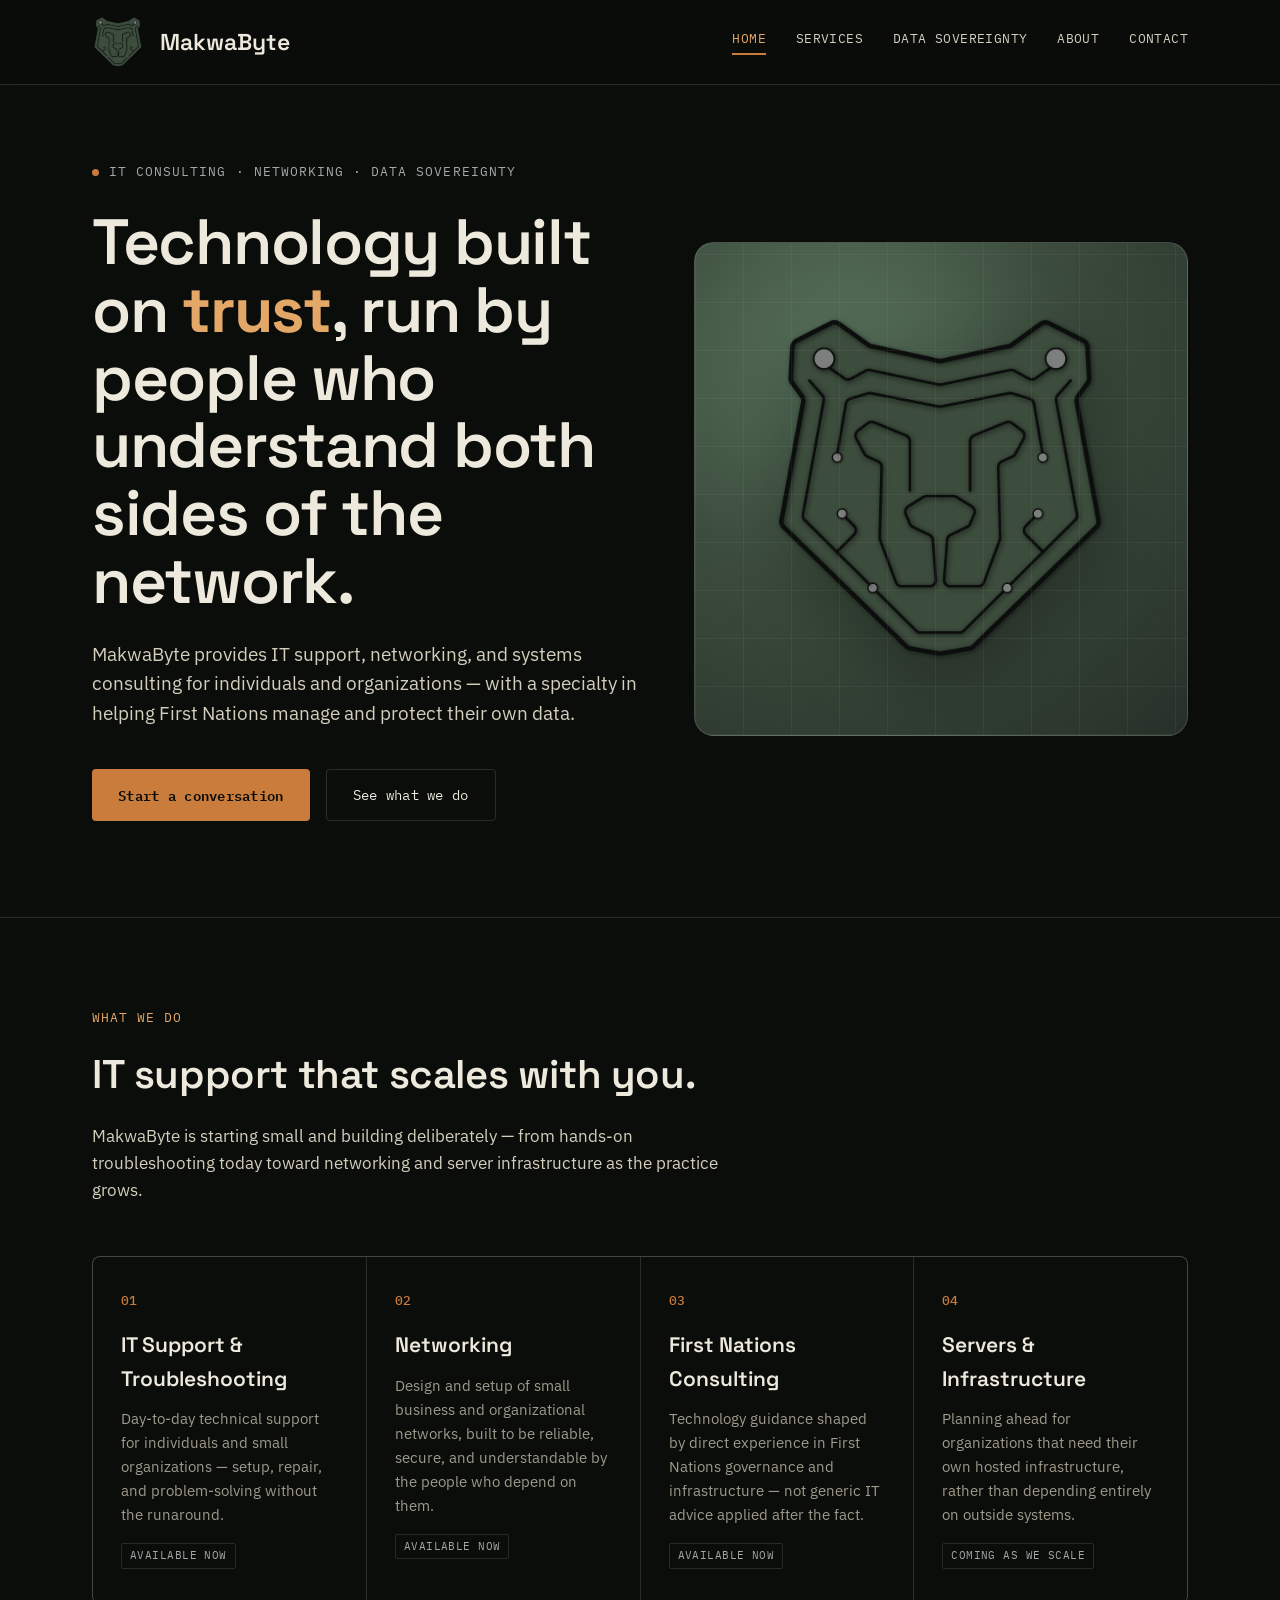
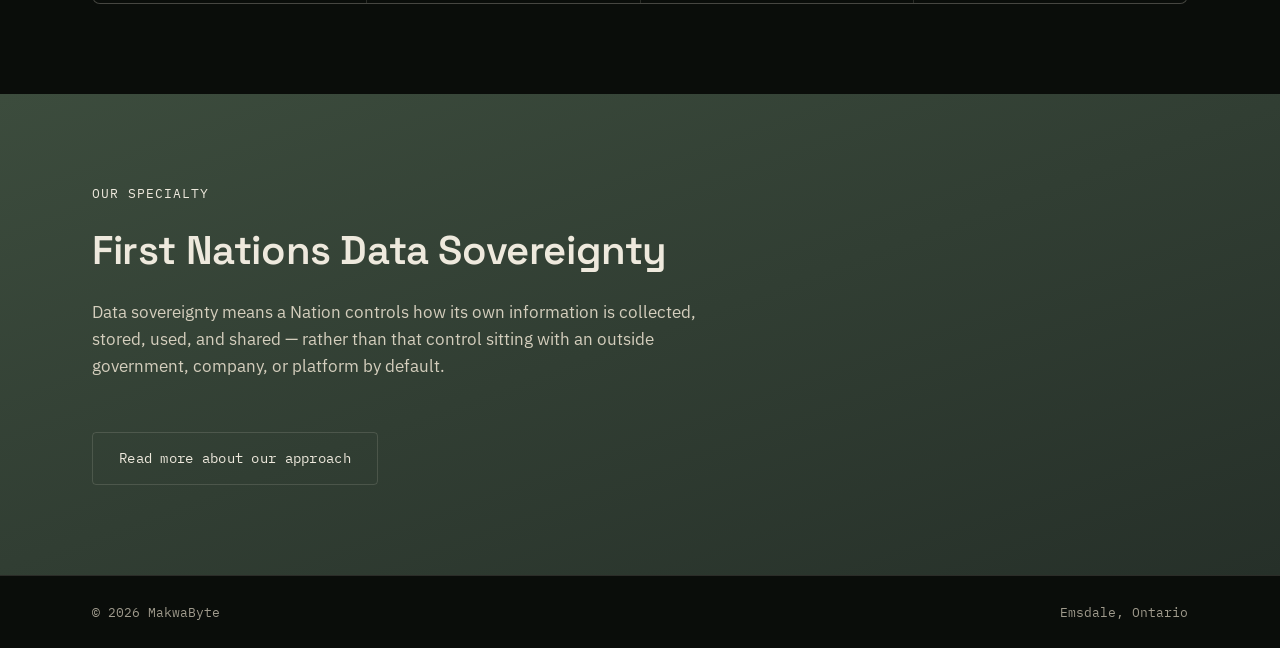
==== index.html @ 19de95c9 "Add files via upload" ====
<!DOCTYPE html>
<html lang="en">
<head>
<meta charset="UTF-8">
<meta name="viewport" content="width=device-width, initial-scale=1.0">
<title>MakwaByte — IT Consulting &amp; First Nations Data Sovereignty</title>
<meta name="description" content="MakwaByte provides IT consulting, networking, and technology services, with a specialty in First Nations data sovereignty.">
<link rel="preconnect" href="https://fonts.googleapis.com">
<link rel="preconnect" href="https://fonts.gstatic.com" crossorigin>
<link href="https://fonts.googleapis.com/css2?family=Space+Grotesk:wght@500;600;700&family=IBM+Plex+Sans:wght@400;500&family=IBM+Plex+Mono:wght@400;500&display=swap" rel="stylesheet">
<link rel="stylesheet" href="style.css">
<link rel="icon" type="image/png" sizes="32x32" href="assets/favicon-64.png">
<link rel="apple-touch-icon" href="assets/favicon-180.png">
</head>
<body>

<header>
  <div class="header-inner">
    <a href="index.html" class="logo">
      <img src="assets/logo-icon.png" alt="MakwaByte" class="logo-mark">
      MakwaByte
    </a>
    <nav>
      <a href="index.html" aria-current="page">Home</a>
      <a href="services.html">Services</a>
      <a href="sovereignty.html">Data Sovereignty</a>
      <a href="about.html">About</a>
      <a href="contact.html">Contact</a>
    </nav>
  </div>
</header>

<main>

  <section class="home-hero">
    <div class="wrap">
      <div>
        <span class="eyebrow">IT Consulting · Networking · Data Sovereignty</span>
        <h1>Technology built on <em>trust</em>, run by people who understand both sides of the network.</h1>
        <p class="hero-sub">MakwaByte provides IT support, networking, and systems consulting for individuals and organizations — with a specialty in helping First Nations manage and protect their own data.</p>
        <div class="cta-row">
          <a href="contact.html" class="btn btn-primary">Start a conversation</a>
          <a href="services.html" class="btn btn-ghost">See what we do</a>
        </div>
      </div>
      <div class="hero-visual">
        <img src="assets/logo-icon.png" alt="MakwaByte logo mark">
      </div>
    </div>
  </section>

  <hr class="divider">

  <section id="services">
    <div class="wrap">
      <div class="section-head">
        <span class="section-label">What we do</span>
        <h2>IT support that scales with you.</h2>
        <p>MakwaByte is starting small and building deliberately — from hands-on troubleshooting today toward networking and server infrastructure as the practice grows.</p>
      </div>
      <div class="services-grid">
        <div class="service-card">
          <span class="service-index">01</span>
          <h3>IT Support &amp; Troubleshooting</h3>
          <p>Day-to-day technical support for individuals and small organizations — setup, repair, and problem-solving without the runaround.</p>
          <span class="tag">Available now</span>
        </div>
        <div class="service-card">
          <span class="service-index">02</span>
          <h3>Networking</h3>
          <p>Design and setup of small business and organizational networks, built to be reliable, secure, and understandable by the people who depend on them.</p>
          <span class="tag">Available now</span>
        </div>
        <div class="service-card">
          <span class="service-index">03</span>
          <h3>First Nations Consulting</h3>
          <p>Technology guidance shaped by direct experience in First Nations governance and infrastructure — not generic IT advice applied after the fact.</p>
          <span class="tag">Available now</span>
        </div>
        <div class="service-card">
          <span class="service-index">04</span>
          <h3>Servers &amp; Infrastructure</h3>
          <p>Planning ahead for organizations that need their own hosted infrastructure, rather than depending entirely on outside systems.</p>
          <span class="tag">Coming as we scale</span>
        </div>
      </div>
    </div>
  </section>

  <section class="section-green">
    <div class="wrap">
      <div class="section-head">
        <span class="section-label">Our specialty</span>
        <h2>First Nations Data Sovereignty</h2>
        <p>Data sovereignty means a Nation controls how its own information is collected, stored, used, and shared — rather than that control sitting with an outside government, company, or platform by default.</p>
      </div>
      <a href="sovereignty.html" class="btn btn-ghost">Read more about our approach</a>
    </div>
  </section>

</main>

<footer>
  <div class="wrap footer-inner">
    <span>© 2026 MakwaByte</span>
    <span>Emsdale, Ontario</span>
  </div>
</footer>

</body>
</html>
---- style.css ----
/* ============================================
   MakwaByte — Design Tokens
   ============================================ */
:root {
  --forest-950: #0a0d0a;
  --forest-900: #10150f;
  --forest-800: #1a221a;
  --forest-700: #232d24;
  --brand-green: #3c4c3d;
  --brand-green-light: #5c7860;
  --brand-green-deep: #263029;
  --line: rgba(238, 233, 221, 0.14);

  --amber-300: #e3a768;
  --amber-500: #c97c3c;
  --amber-600: #a8632c;

  --grey-300: #a6a7a7;
  --grey-400: #8a8b8b;

  --cream-100: #eee9dd;
  --cream-200: #d4cebd;
  --cream-400: #9f9a8c;

  --font-display: "Space Grotesk", sans-serif;
  --font-body: "IBM Plex Sans", sans-serif;
  --font-mono: "IBM Plex Mono", monospace;

  --container: 1160px;
}

* { box-sizing: border-box; }
html { scroll-behavior: smooth; }

body {
  margin: 0;
  background: var(--forest-950);
  color: var(--cream-100);
  font-family: var(--font-body);
  font-size: 17px;
  line-height: 1.6;
  -webkit-font-smoothing: antialiased;
}
a { color: inherit; }
img { max-width: 100%; display: block; }

.wrap {
  max-width: var(--container);
  margin: 0 auto;
  padding: 0 32px;
}

/* ============================================
   Header
   ============================================ */
header {
  position: sticky;
  top: 0;
  z-index: 20;
  background: rgba(10, 13, 10, 0.92);
  backdrop-filter: blur(8px);
  border-bottom: 1px solid var(--line);
}
.header-inner {
  display: flex;
  align-items: center;
  justify-content: space-between;
  gap: 24px;
  padding: 16px 32px;
  max-width: var(--container);
  margin: 0 auto;
}
.logo {
  display: flex;
  align-items: center;
  gap: 16px;
  font-family: var(--font-display);
  font-size: 23px;
  font-weight: 600;
  letter-spacing: 0;
  text-decoration: none;
  white-space: nowrap;
}
.logo-mark {
  width: 52px;
  height: 52px;
  object-fit: contain;
  flex-shrink: 0;
}
nav {
  display: flex;
  gap: 30px;
  font-family: var(--font-mono);
  font-size: 13px;
  letter-spacing: 0.03em;
  text-transform: uppercase;
}
nav a {
  text-decoration: none;
  color: var(--cream-200);
  padding-bottom: 3px;
  border-bottom: 2px solid transparent;
}
nav a:hover { color: var(--amber-300); }
nav a[aria-current="page"] {
  color: var(--amber-300);
  border-bottom-color: var(--amber-500);
}
.nav-toggle { display: none; }

@media (max-width: 760px) {
  nav { display: none; }
}

/* ============================================
   Page hero (used on every page, sized down on inner pages)
   ============================================ */
.page-hero {
  padding: 72px 0 56px;
  border-bottom: 1px solid var(--line);
  background: var(--forest-900);
}
.page-hero .section-label { margin-bottom: 12px; }
.page-hero h1 {
  font-family: var(--font-display);
  font-size: clamp(34px, 5vw, 50px);
  font-weight: 600;
  letter-spacing: -0.02em;
  margin: 0 0 14px;
  max-width: 18ch;
}
.page-hero p {
  color: var(--cream-200);
  max-width: 60ch;
  margin: 0;
  font-size: 17.5px;
}

/* ============================================
   Home hero (split layout with logo visual panel)
   ============================================ */
.home-hero {
  padding: 72px 0 96px;
  overflow: hidden;
}
.home-hero .wrap {
  display: grid;
  grid-template-columns: 1.05fr 0.95fr;
  gap: 56px;
  align-items: center;
}
@media (max-width: 900px) {
  .home-hero .wrap { grid-template-columns: 1fr; }
}
.eyebrow {
  font-family: var(--font-mono);
  font-size: 13px;
  letter-spacing: 0.08em;
  text-transform: uppercase;
  color: var(--grey-300);
  display: inline-flex;
  align-items: center;
  gap: 10px;
  margin-bottom: 26px;
}
.eyebrow::before {
  content: "";
  width: 7px;
  height: 7px;
  border-radius: 50%;
  background: var(--amber-500);
  display: inline-block;
}
h1 {
  font-family: var(--font-display);
  font-weight: 600;
  font-size: clamp(38px, 5.4vw, 64px);
  line-height: 1.06;
  letter-spacing: -0.02em;
  margin: 0 0 24px;
}
h1 em {
  font-style: normal;
  font-weight: 700;
  color: var(--amber-300);
}
.hero-sub {
  font-size: 18.5px;
  color: var(--cream-200);
  max-width: 50ch;
  margin: 0 0 40px;
}
.cta-row {
  display: flex;
  gap: 16px;
  flex-wrap: wrap;
}
.btn {
  display: inline-flex;
  align-items: center;
  gap: 10px;
  padding: 14px 26px;
  border-radius: 4px;
  font-family: var(--font-mono);
  font-size: 14px;
  letter-spacing: 0.02em;
  text-decoration: none;
  transition: transform 0.15s ease, background 0.15s ease;
}
.btn-primary {
  background: var(--amber-500);
  color: var(--forest-950);
  font-weight: 600;
}
.btn-primary:hover { background: var(--amber-300); transform: translateY(-1px); }
.btn-ghost {
  border: 1px solid var(--line);
  color: var(--cream-100);
}
.btn-ghost:hover { border-color: var(--brand-green-light); color: var(--cream-100); background: var(--forest-800); }

.hero-visual {
  position: relative;
  aspect-ratio: 1 / 1;
  border-radius: 20px;
  background: radial-gradient(circle at 30% 25%, var(--brand-green-light) 0%, var(--brand-green) 45%, var(--brand-green-deep) 100%);
  display: flex;
  align-items: center;
  justify-content: center;
  overflow: hidden;
  border: 1px solid var(--line);
}
.hero-visual img {
  width: 68%;
  filter: drop-shadow(0 20px 40px rgba(0,0,0,0.35));
}
.hero-visual::after {
  content: "";
  position: absolute;
  inset: 0;
  background:
    repeating-linear-gradient(90deg, rgba(238,233,221,0.05) 0 1px, transparent 1px 48px),
    repeating-linear-gradient(0deg, rgba(238,233,221,0.05) 0 1px, transparent 1px 48px);
}

/* ============================================
   Section scaffolding
   ============================================ */
section { position: relative; padding: 90px 0; }
.section-alt { background: var(--forest-900); }
.section-green {
  background: linear-gradient(160deg, var(--brand-green) 0%, var(--brand-green-deep) 100%);
}
.section-green h2, .section-green .section-label { color: var(--cream-100); }
.section-head {
  max-width: 640px;
  margin-bottom: 52px;
}
.section-label {
  font-family: var(--font-mono);
  font-size: 13px;
  letter-spacing: 0.08em;
  text-transform: uppercase;
  color: var(--amber-300);
  margin-bottom: 14px;
  display: block;
}
h2 {
  font-family: var(--font-display);
  font-size: clamp(28px, 3.6vw, 40px);
  font-weight: 600;
  margin: 0 0 16px;
  letter-spacing: -0.01em;
}
.section-head p {
  color: var(--cream-200);
  font-size: 17px;
  margin: 0;
}
.divider {
  border: none;
  border-top: 1px solid var(--line);
  margin: 0;
}

/* ============================================
   Services grid
   ============================================ */
.services-grid {
  display: grid;
  grid-template-columns: repeat(auto-fit, minmax(260px, 1fr));
  gap: 1px;
  background: var(--line);
  border: 1px solid var(--line);
  border-radius: 8px;
  overflow: hidden;
}
.service-card {
  background: var(--forest-950);
  padding: 34px 28px;
  transition: background 0.2s ease;
}
.section-alt .service-card { background: var(--forest-900); }
.service-card:hover { background: var(--forest-800); }
.service-index {
  font-family: var(--font-mono);
  font-size: 13px;
  color: var(--amber-500);
  display: block;
  margin-bottom: 16px;
  font-weight: 500;
}
.service-card h3 {
  font-family: var(--font-display);
  font-size: 21px;
  font-weight: 600;
  margin: 0 0 12px;
}
.service-card p {
  color: var(--cream-400);
  font-size: 15px;
  margin: 0;
}
.tag {
  display: inline-block;
  font-family: var(--font-mono);
  font-size: 11px;
  letter-spacing: 0.04em;
  text-transform: uppercase;
  color: var(--grey-300);
  border: 1px solid var(--forest-700);
  border-radius: 2px;
  padding: 3px 8px;
  margin-top: 16px;
}

/* ============================================
   Sovereignty / focus content
   ============================================ */
.focus-block {
  display: grid;
  grid-template-columns: 1.1fr 0.9fr;
  gap: 60px;
  align-items: start;
}
@media (max-width: 860px) {
  .focus-block { grid-template-columns: 1fr; }
}
.focus-block p { color: var(--cream-200); margin: 0 0 18px; }
.principle-list {
  list-style: none;
  margin: 0;
  padding: 0;
  border-top: 1px solid var(--line);
}
.principle-list li {
  padding: 20px 0;
  border-bottom: 1px solid var(--line);
  display: flex;
  gap: 18px;
}
.principle-num {
  font-family: var(--font-mono);
  color: var(--amber-500);
  font-size: 14px;
  padding-top: 2px;
}
.principle-list h4 {
  font-family: var(--font-body);
  font-weight: 600;
  font-size: 16px;
  margin: 0 0 6px;
}
.principle-list span.detail {
  color: var(--cream-400);
  font-size: 14.5px;
}

/* ============================================
   About / credentials
   ============================================ */
.about-grid {
  display: grid;
  grid-template-columns: 1fr 1fr;
  gap: 60px;
}
@media (max-width: 860px) {
  .about-grid { grid-template-columns: 1fr; }
}
.about-grid p { color: var(--cream-200); }
.cred-list {
  list-style: none;
  margin: 0;
  padding: 0;
}
.cred-list li {
  font-family: var(--font-mono);
  font-size: 13.5px;
  color: var(--grey-300);
  padding: 12px 0;
  border-bottom: 1px solid var(--line);
  display: flex;
  justify-content: space-between;
  gap: 12px;
}
.cred-list li:first-child { border-top: 1px solid var(--line); }
.cred-list .yr { color: var(--cream-400); }

/* ============================================
   Contact
   ============================================ */
.contact-inner {
  display: flex;
  justify-content: space-between;
  align-items: flex-end;
  flex-wrap: wrap;
  gap: 36px;
}
.contact-links {
  display: flex;
  flex-direction: column;
  gap: 14px;
}
.contact-links a {
  text-decoration: none;
  font-family: var(--font-mono);
  font-size: 15px;
  color: var(--cream-100);
  display: inline-flex;
  align-items: center;
  gap: 10px;
}
.contact-links a:hover { color: var(--forest-950); }
.contact-links a::before {
  content: "→";
  color: var(--forest-950);
}
.section-green .contact-links a { color: var(--cream-100); }
.section-green .contact-links a::before { color: var(--cream-100); }
.section-green .contact-links a:hover { color: var(--amber-300); }
.section-green .contact-links a:hover::before { color: var(--amber-300); }

/* CTA band (bottom of inner pages) */
.cta-band {
  padding: 64px 0;
  background: var(--forest-900);
  border-top: 1px solid var(--line);
  text-align: center;
}
.cta-band h2 { margin-bottom: 24px; }
.cta-band .cta-row { justify-content: center; }

footer {
  border-top: 1px solid var(--line);
  padding: 26px 0;
  font-family: var(--font-mono);
  font-size: 12.5px;
  color: var(--cream-400);
}
.footer-inner {
  display: flex;
  justify-content: space-between;
  flex-wrap: wrap;
  gap: 10px;
}
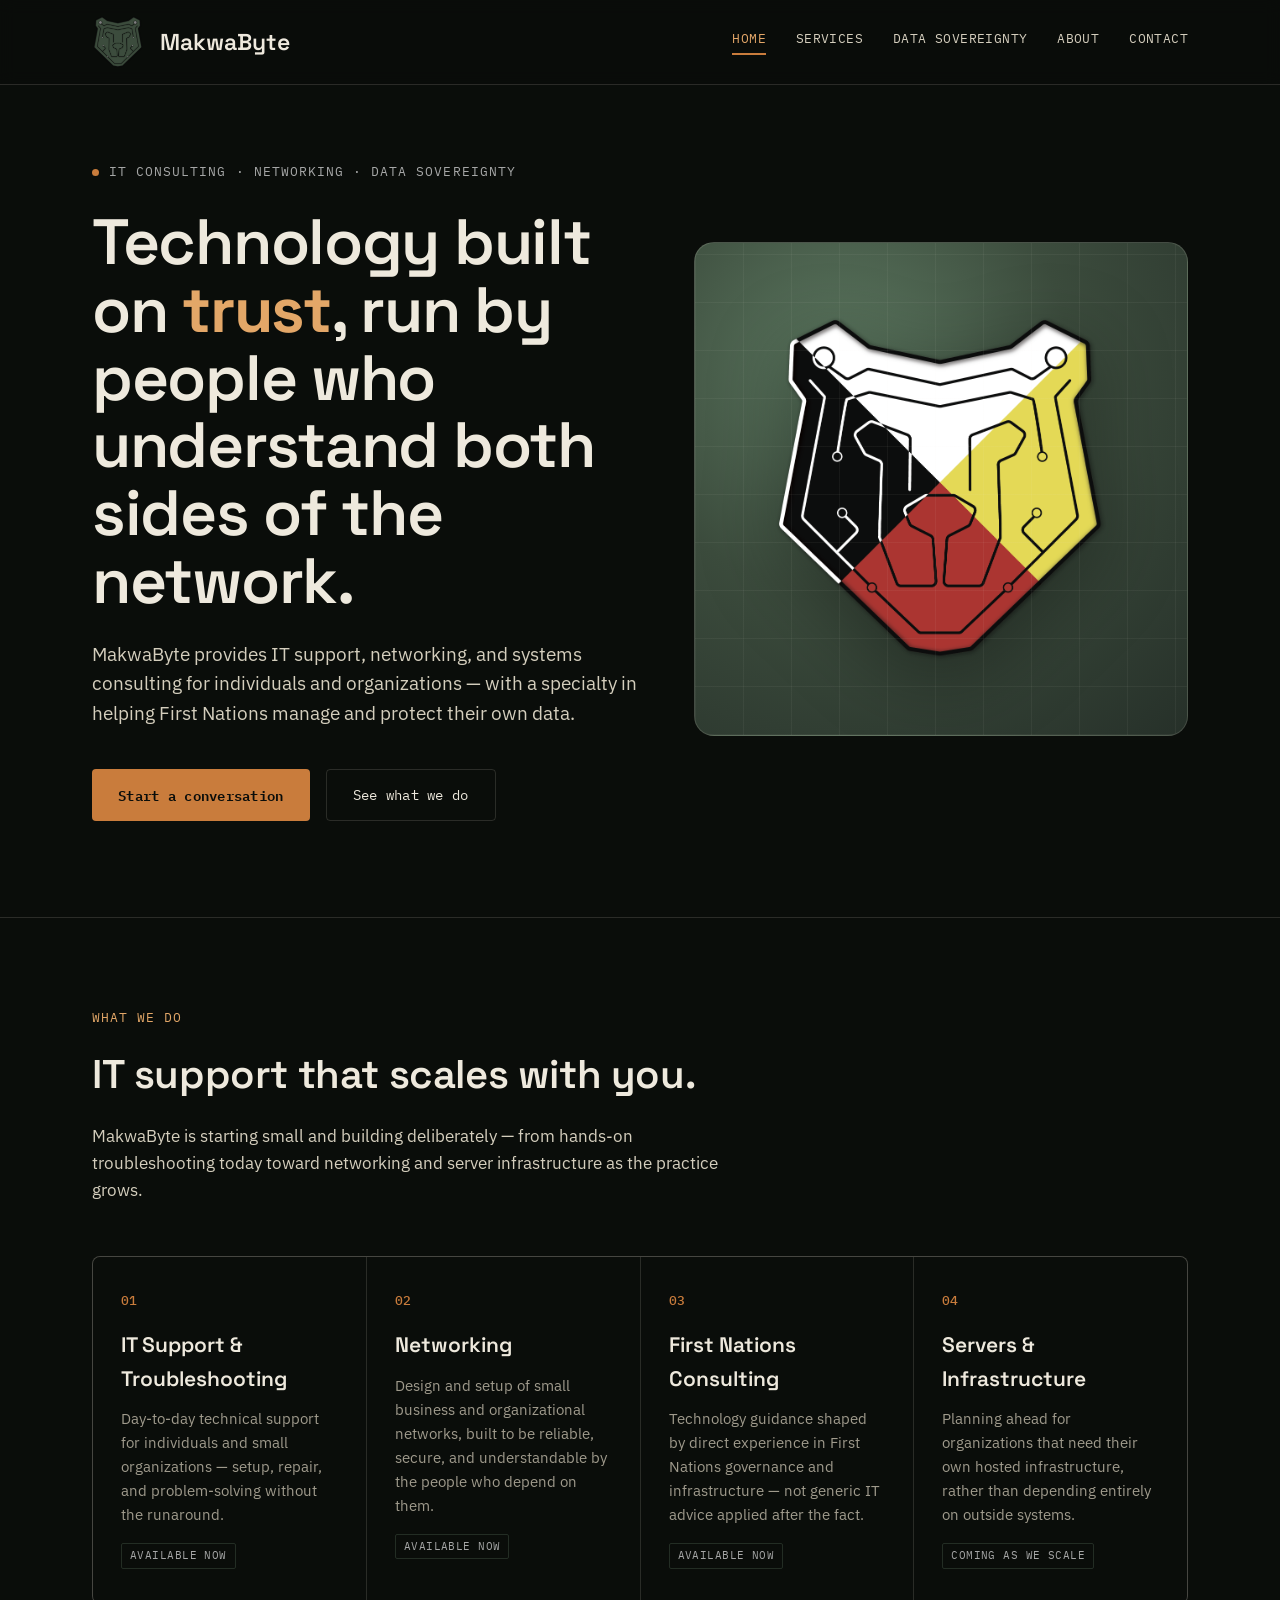
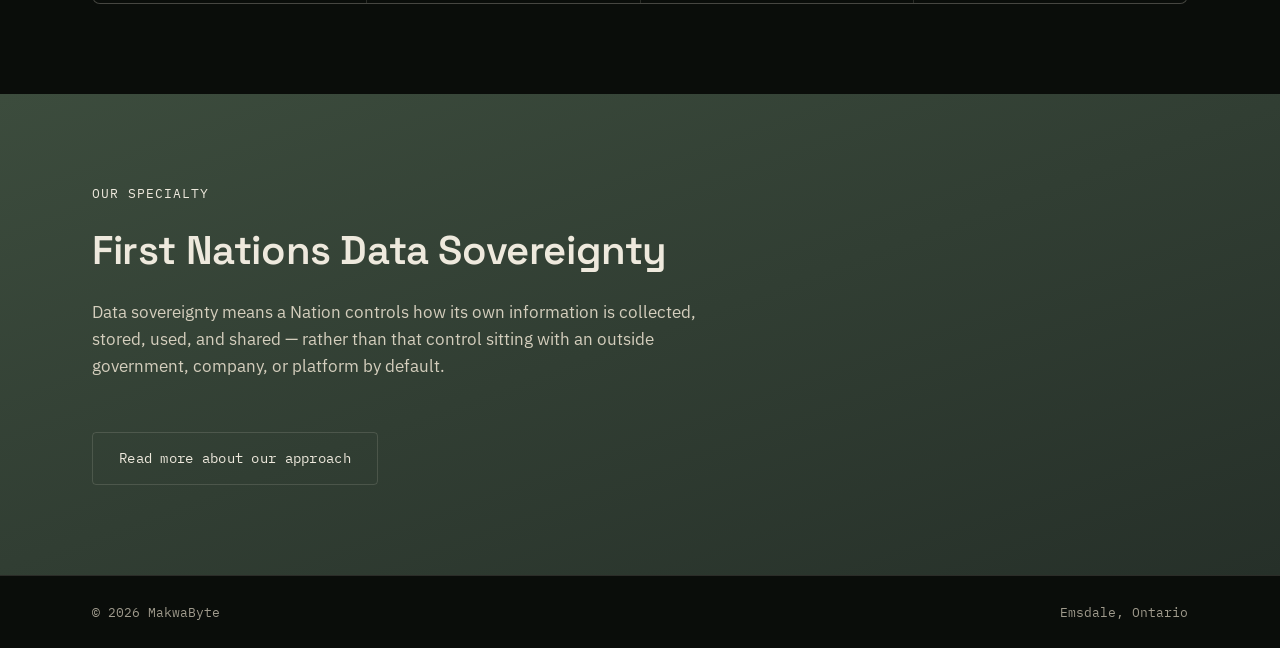
==== commit 317fe3a1: "Add files via upload" ====
--- a/index.html
+++ b/index.html
@@ -17,7 +17,7 @@
 <header>
   <div class="header-inner">
     <a href="index.html" class="logo">
-      <img src="assets/logo-icon.png" alt="MakwaByte" class="logo-mark">
+      <img src="assets/logo-icon-green.png" alt="MakwaByte" class="logo-mark">
       MakwaByte
     </a>
     <nav>
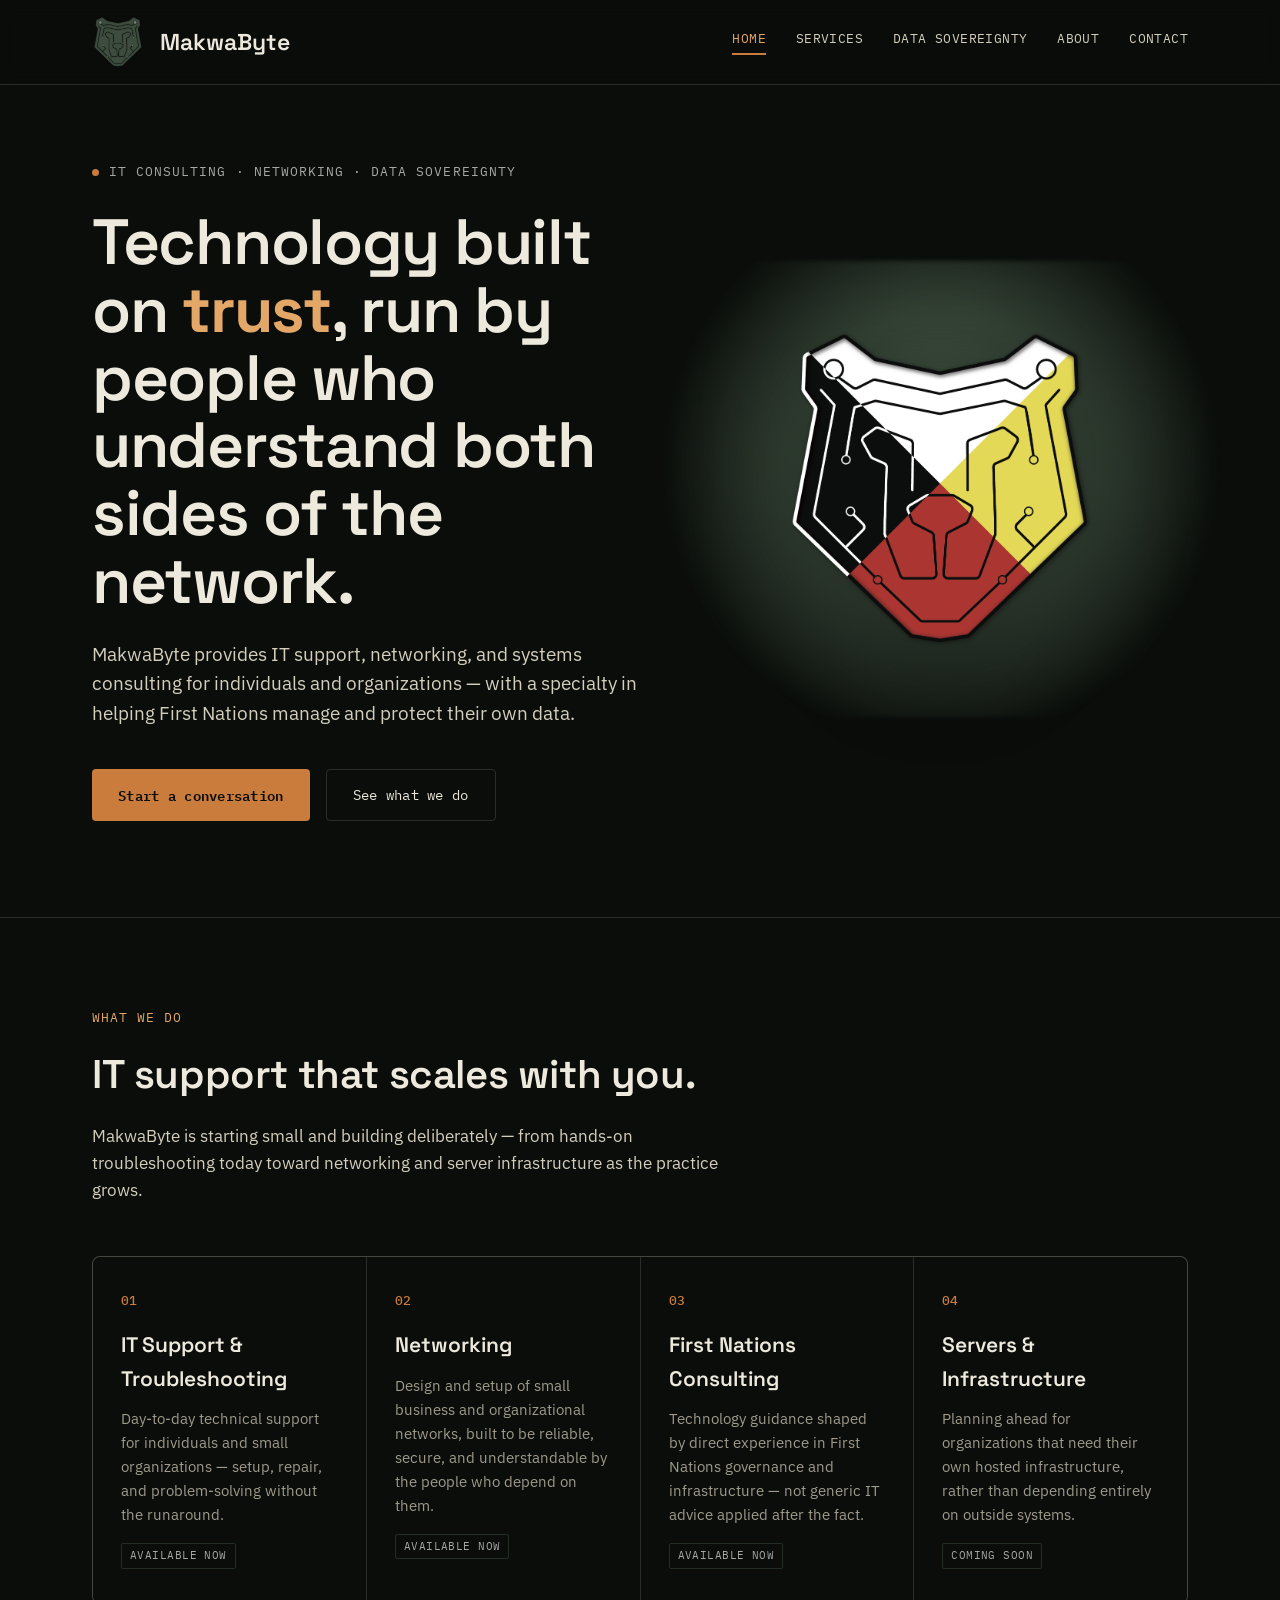
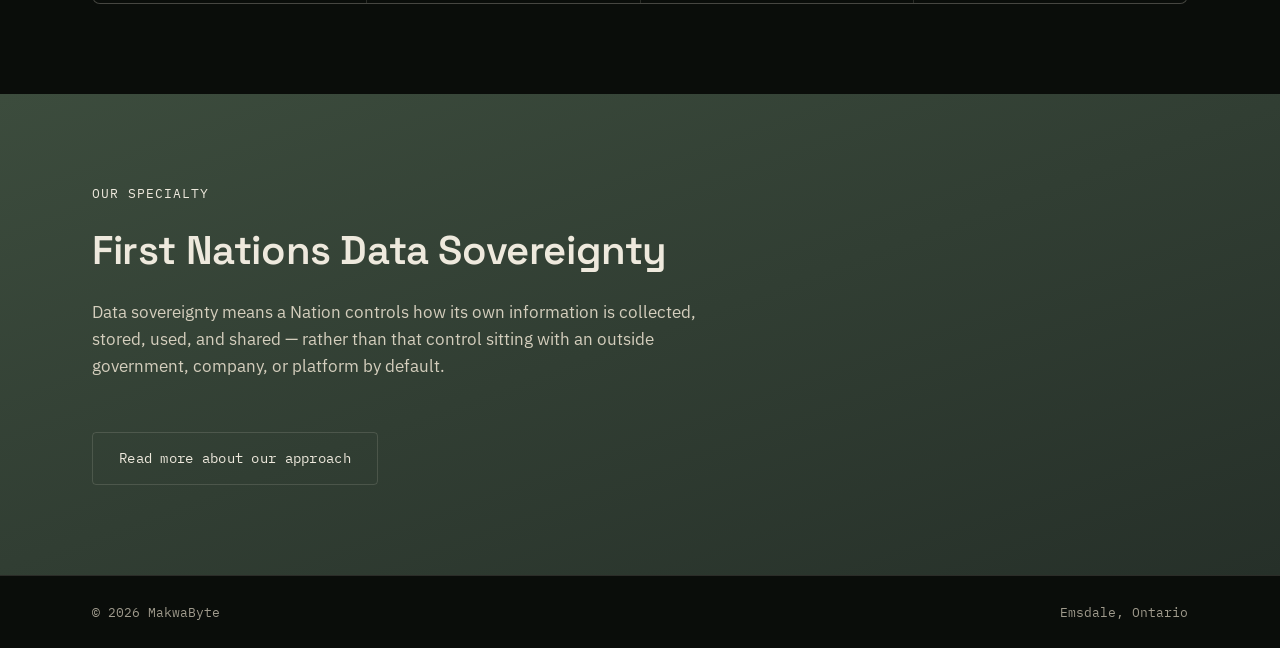
==== commit fa108c92: "Add files via upload" ====
--- a/index.html
+++ b/index.html
@@ -81,7 +81,7 @@
           <span class="service-index">04</span>
           <h3>Servers &amp; Infrastructure</h3>
           <p>Planning ahead for organizations that need their own hosted infrastructure, rather than depending entirely on outside systems.</p>
-          <span class="tag">Coming as we scale</span>
+          <span class="tag">Coming Soon</span>
         </div>
       </div>
     </div>
--- a/style.css
+++ b/style.css
@@ -221,26 +221,24 @@
 
 .hero-visual {
   position: relative;
-  aspect-ratio: 1 / 1;
-  border-radius: 20px;
-  background: radial-gradient(circle at 30% 25%, var(--brand-green-light) 0%, var(--brand-green) 45%, var(--brand-green-deep) 100%);
   display: flex;
   align-items: center;
   justify-content: center;
-  overflow: hidden;
-  border: 1px solid var(--line);
-}
-.hero-visual img {
-  width: 68%;
-  filter: drop-shadow(0 20px 40px rgba(0,0,0,0.35));
-}
-.hero-visual::after {
+  min-height: 380px;
+}
+.hero-visual::before {
   content: "";
   position: absolute;
-  inset: 0;
-  background:
-    repeating-linear-gradient(90deg, rgba(238,233,221,0.05) 0 1px, transparent 1px 48px),
-    repeating-linear-gradient(0deg, rgba(238,233,221,0.05) 0 1px, transparent 1px 48px);
+  inset: -10%;
+  background: radial-gradient(circle at 50% 45%, var(--brand-green-light) 0%, var(--brand-green) 40%, transparent 72%);
+  filter: blur(2px);
+  opacity: 0.85;
+}
+.hero-visual img {
+  position: relative;
+  width: 62%;
+  max-width: 380px;
+  filter: drop-shadow(0 20px 50px rgba(0,0,0,0.45));
 }
 
 /* ============================================
@@ -463,3 +461,46 @@
   flex-wrap: wrap;
   gap: 10px;
 }
+
+/* ============================================
+   Contact form
+   ============================================ */
+.contact-form {
+  max-width: 560px;
+  display: flex;
+  flex-direction: column;
+  gap: 22px;
+}
+.form-row {
+  display: flex;
+  flex-direction: column;
+  gap: 8px;
+}
+.form-row label {
+  font-family: var(--font-mono);
+  font-size: 13px;
+  letter-spacing: 0.04em;
+  text-transform: uppercase;
+  color: var(--grey-300);
+}
+.form-row input,
+.form-row textarea {
+  background: var(--forest-900);
+  border: 1px solid var(--line);
+  border-radius: 4px;
+  padding: 12px 14px;
+  color: var(--cream-100);
+  font-family: var(--font-body);
+  font-size: 15px;
+  resize: vertical;
+}
+.form-row input:focus,
+.form-row textarea:focus {
+  outline: none;
+  border-color: var(--amber-500);
+}
+.contact-form .btn-primary {
+  align-self: flex-start;
+  border: none;
+  cursor: pointer;
+}
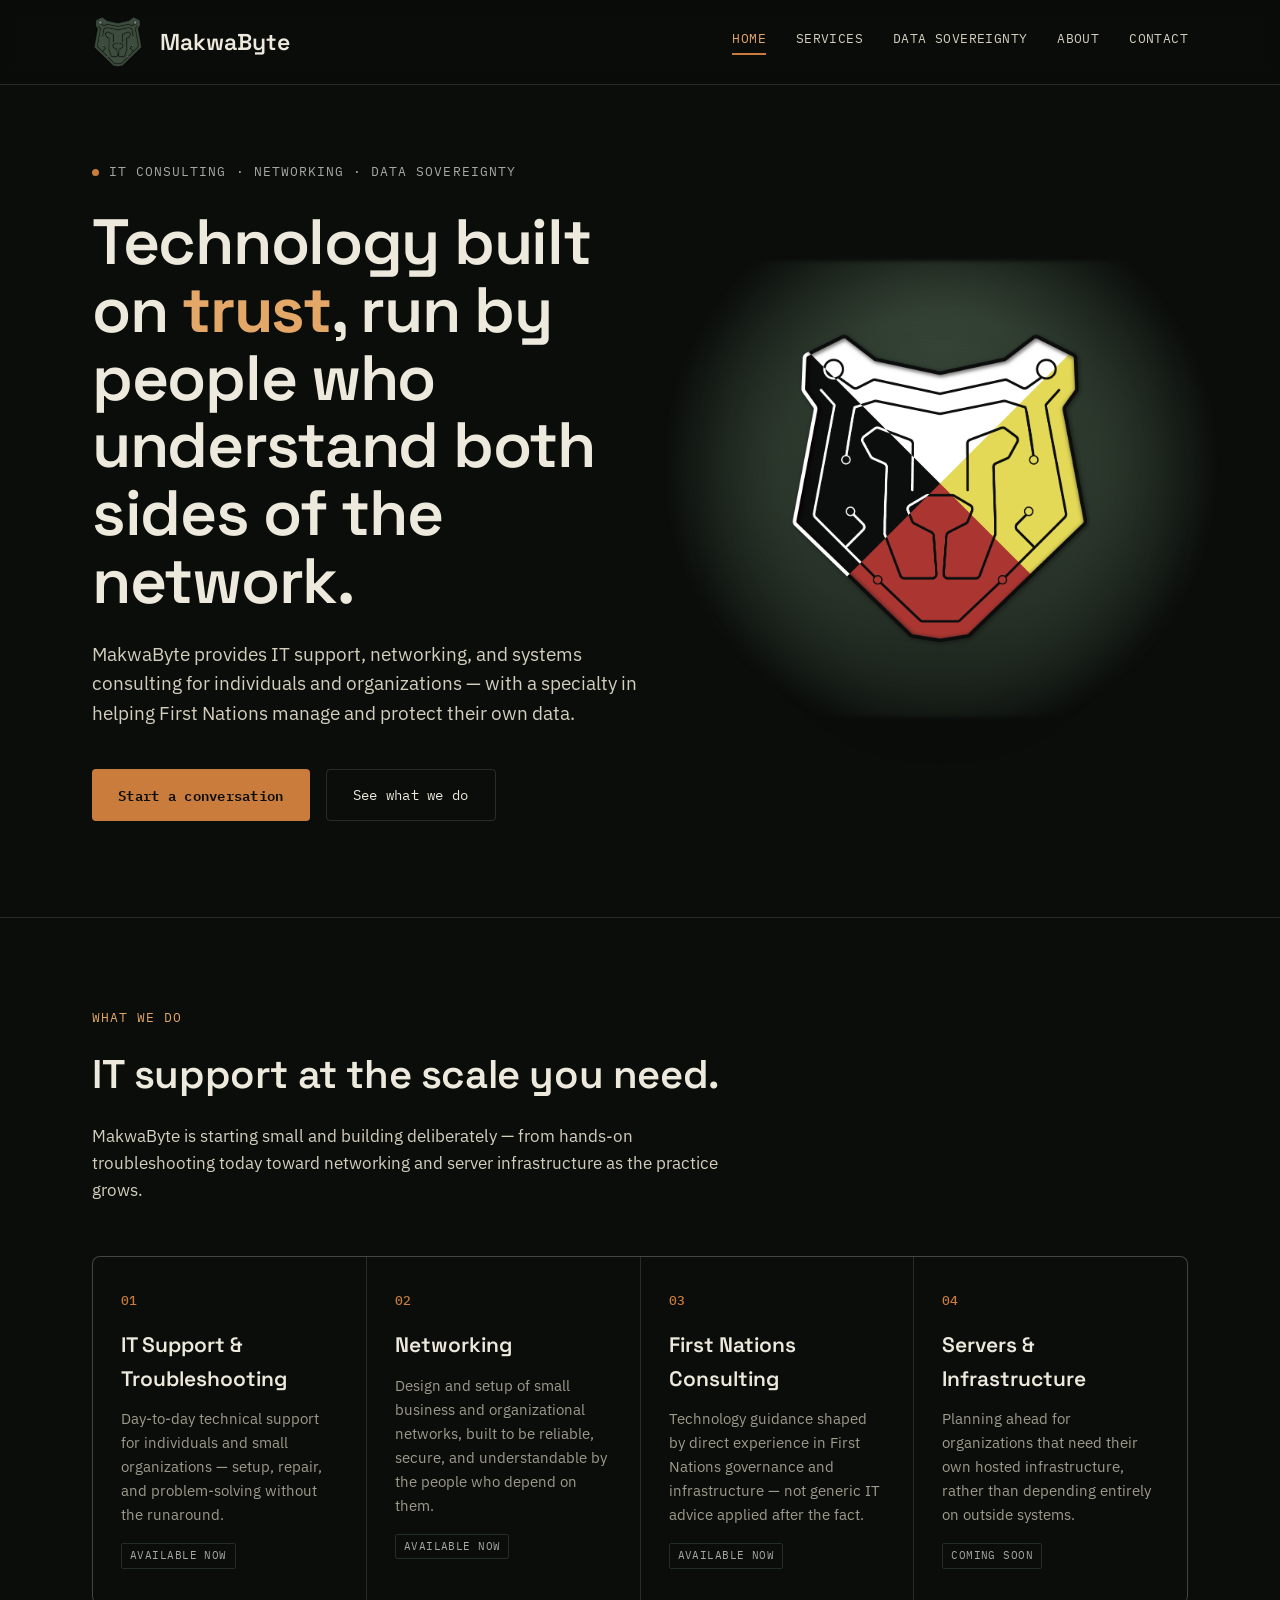
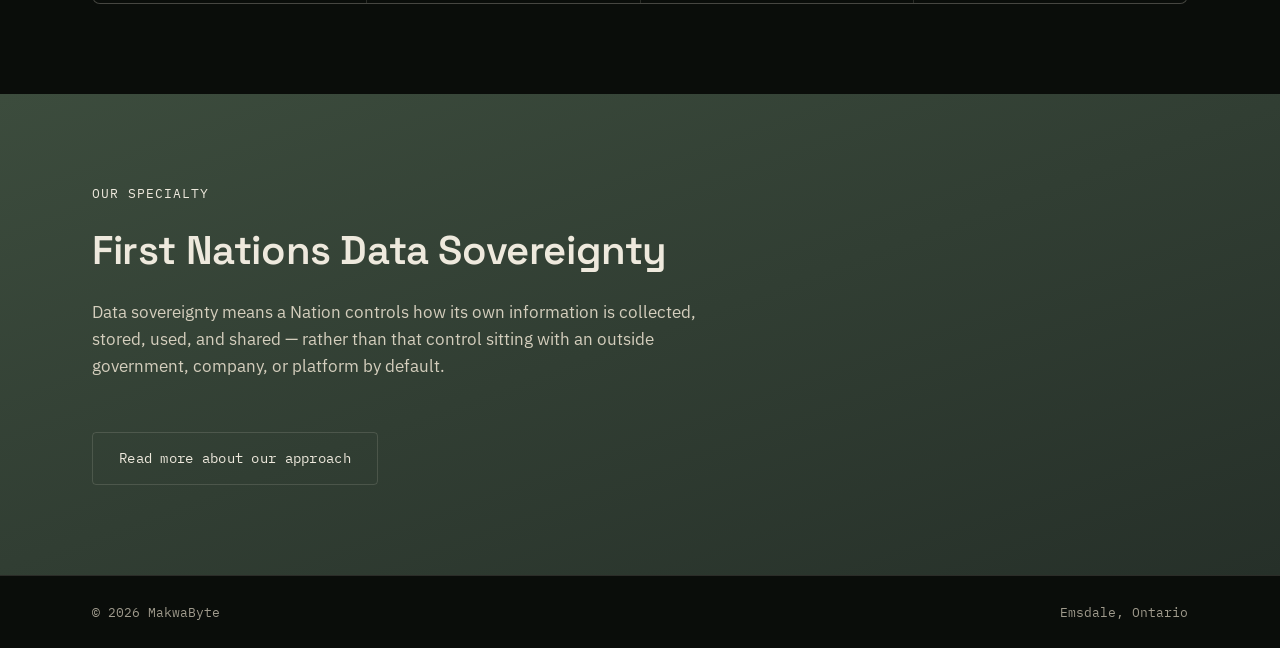
==== commit 65a06cf0: "Update service heading for clarity" ====
--- a/index.html
+++ b/index.html
@@ -55,7 +55,7 @@
     <div class="wrap">
       <div class="section-head">
         <span class="section-label">What we do</span>
-        <h2>IT support that scales with you.</h2>
+        <h2>IT support at the scale you need.</h2>
         <p>MakwaByte is starting small and building deliberately — from hands-on troubleshooting today toward networking and server infrastructure as the practice grows.</p>
       </div>
       <div class="services-grid">
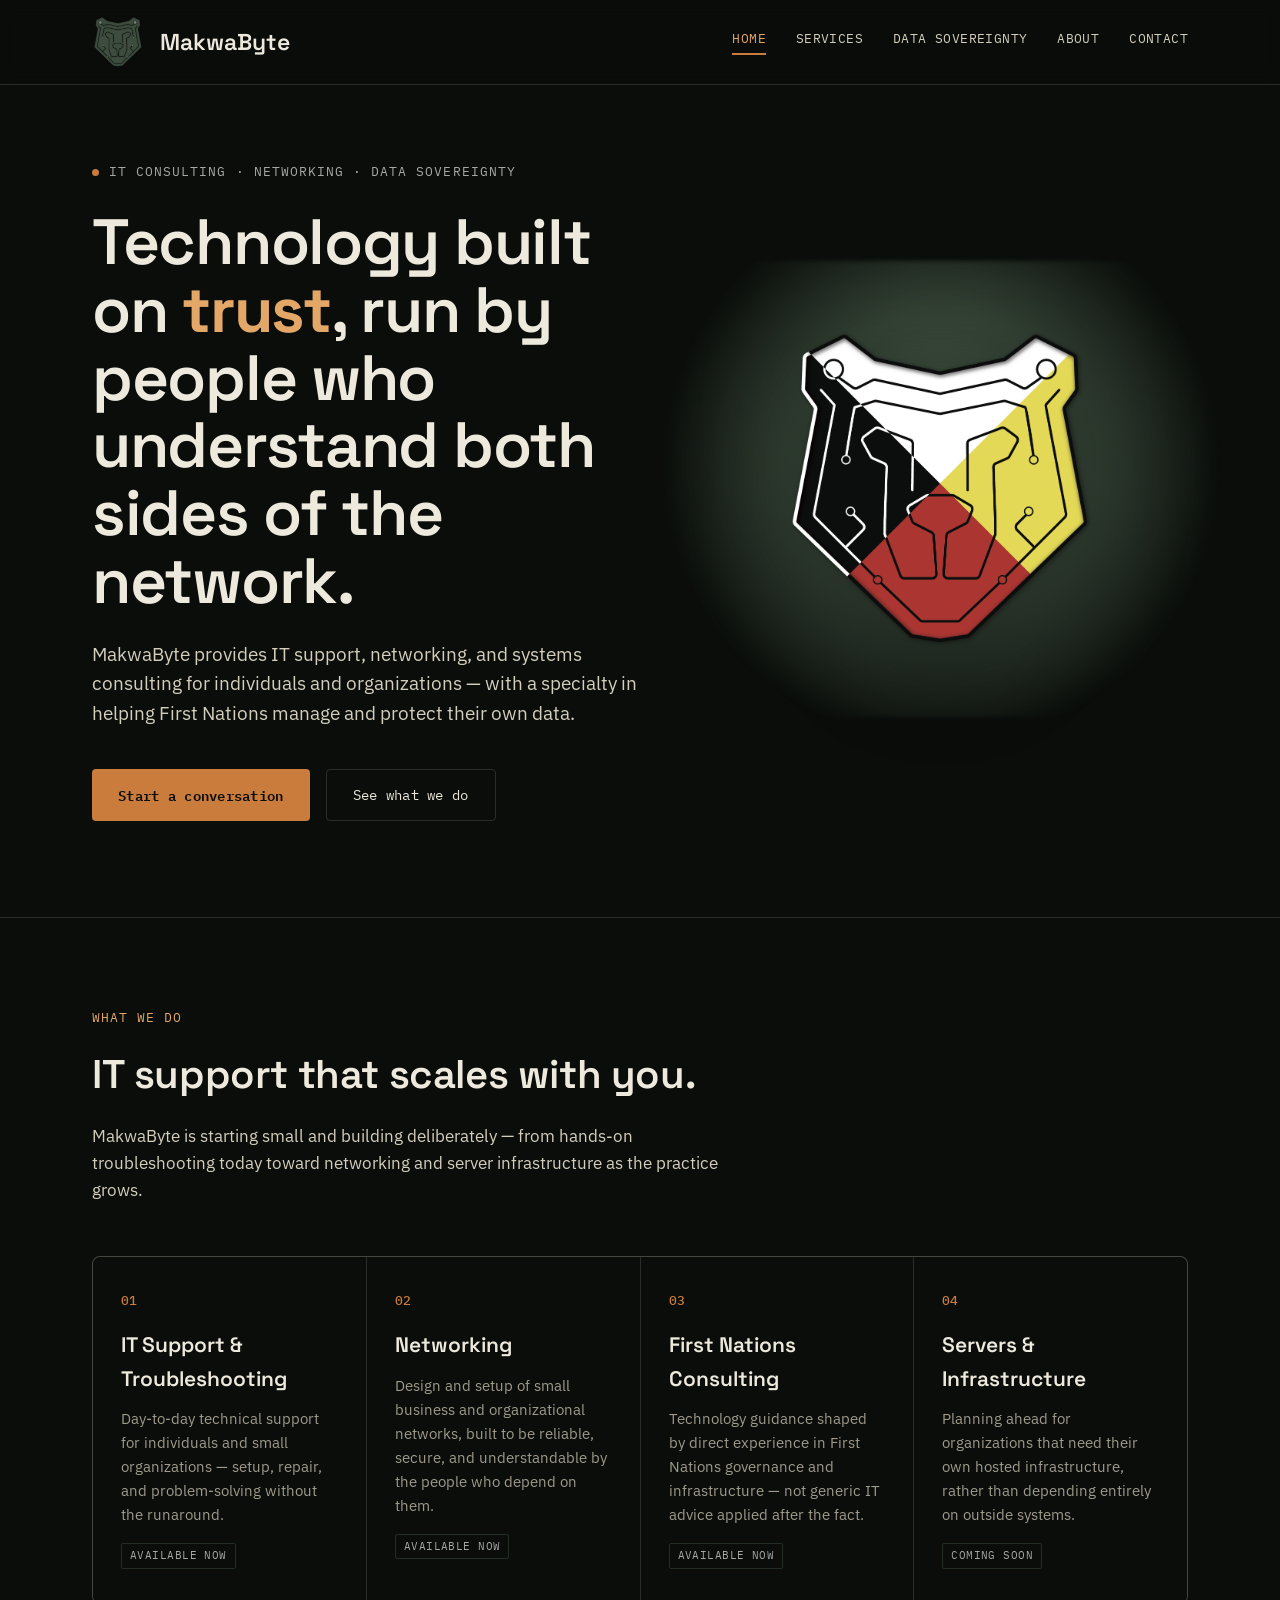
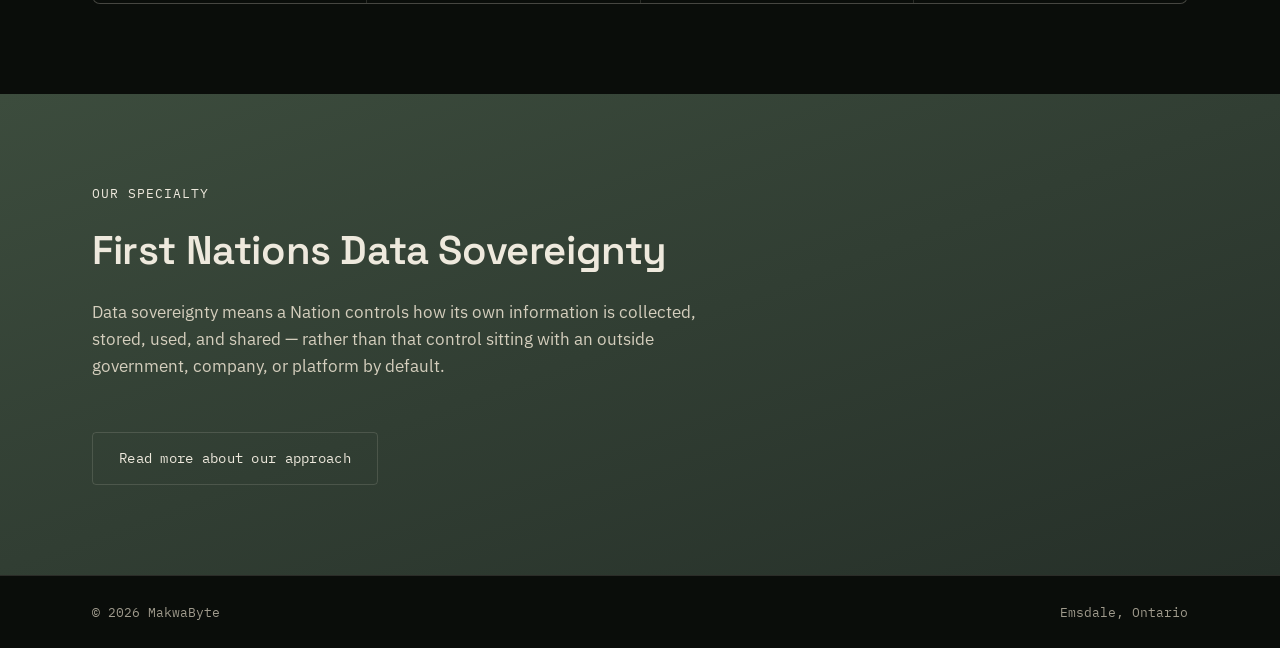
==== commit c0450455: "Add files via upload" ====
--- a/index.html
+++ b/index.html
@@ -55,7 +55,7 @@
     <div class="wrap">
       <div class="section-head">
         <span class="section-label">What we do</span>
-        <h2>IT support at the scale you need.</h2>
+        <h2>IT support that scales with you.</h2>
         <p>MakwaByte is starting small and building deliberately — from hands-on troubleshooting today toward networking and server infrastructure as the practice grows.</p>
       </div>
       <div class="services-grid">
@@ -107,5 +107,6 @@
   </div>
 </footer>
 
+<!-- Cloudflare Web Analytics --><script type='module' src='https://static.cloudflareinsights.com/beacon.min.js' data-cf-beacon='{"token": "6eedadbd416c4923acf4580f31ecd2ab"}'></script><!-- End Cloudflare Web Analytics -->
 </body>
 </html>
